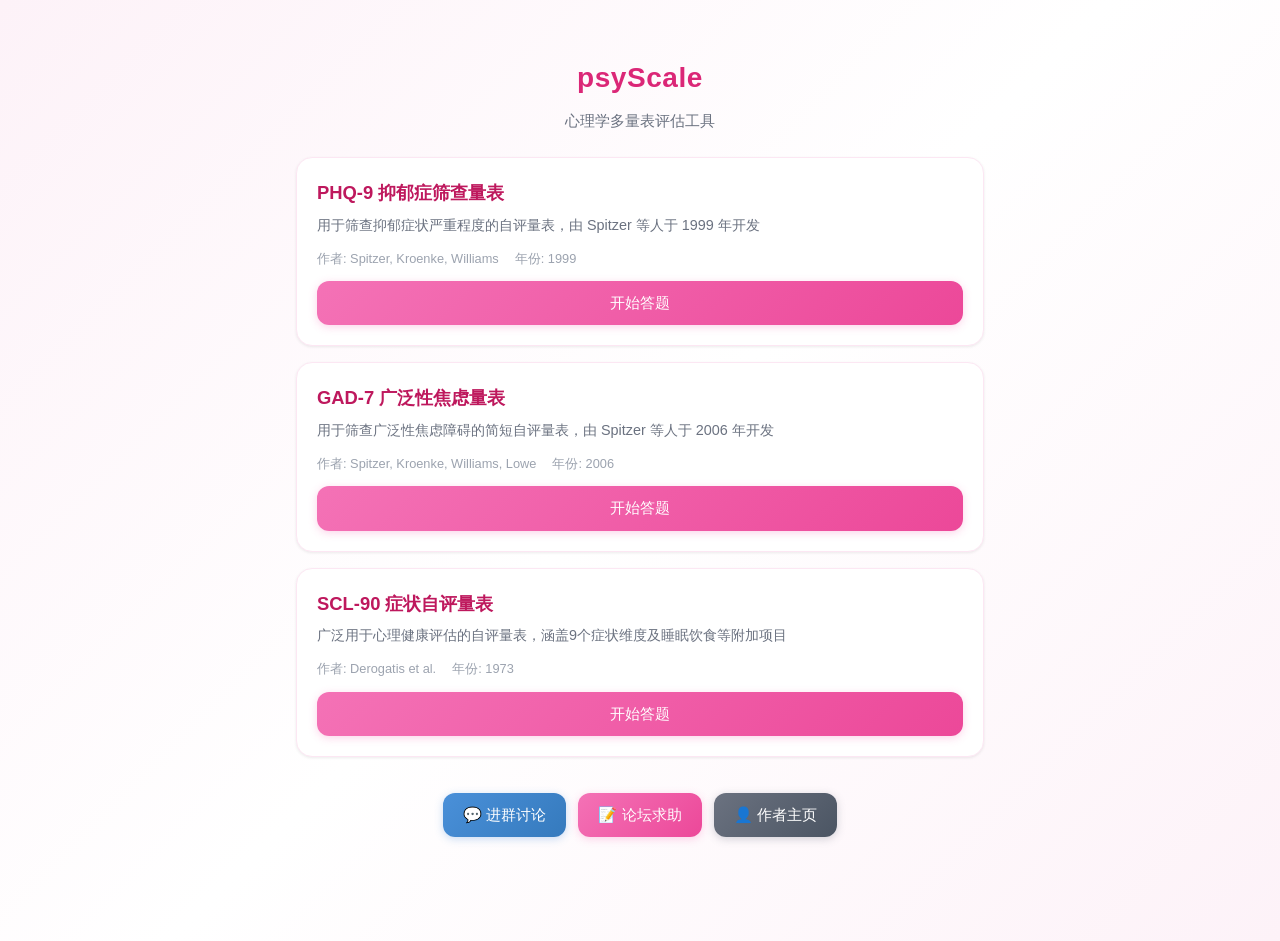
==== index.html @ 7e1c6121 "docs: 添加开源标识、README 和 AGPL-3.0 许可证 - 所有 HTML 页面添加 keywords/description 含"开源"标识 - 新增 README.md: 项目简介、" ====
<!DOCTYPE html>
<html lang="zh-CN">
<head>
  <meta charset="UTF-8">
  <meta name="viewport" content="width=device-width, initial-scale=1.0">
  <meta name="keywords" content="开源,心理量表,心理测评,PHQ-9,GAD-7,SCL-90,免费,开源心理学工具">
  <meta name="description" content="psyScale — 开源的心理学多量表评估工具，支持 PHQ-9、GAD-7、SCL-90 等量表，即开即用，无需后端。">
  <title>psyScale — 开源心理学多量表评估</title>
  <link rel="stylesheet" href="css/style.css?v=4">
</head>
<body>
  <div class="container">
    <div class="page-header">
      <h1> psyScale </h1>
      <p>心理学多量表评估工具</p>
    </div>

    <div id="scale-list">
      <!-- 动态渲染量表卡片 -->
    </div>

    <div id="loading" class="empty-state">
      <div class="empty-state-icon">🌸</div>
      <p>正在加载量表…</p>
    </div>

    <div class="social-links">
      <a href="https://qm.qq.com/q/hxxcsAb5L4" target="_blank" rel="noopener" class="btn btn-social btn-qq">
        💬 进群讨论
      </a>
      <a href="https://bbs.hanguangxingchen.cyou/" target="_blank" rel="noopener" class="btn btn-social btn-bbs">
        📝 论坛求助
      </a>
      <a href="https://hanguangxingchen.top" target="_blank" rel="noopener" class="btn btn-social btn-author">
        👤 作者主页
      </a>
    </div>
  </div>

  <script type="module" src="js/index.js"></script>
</body>
</html>
---- css/style.css ----
/* ===== 变量 ===== */
:root {
  --pink-50: #fdf2f8;
  --pink-100: #fce7f3;
  --pink-200: #fbcfe8;
  --pink-300: #f9a8d4;
  --pink-400: #f472b6;
  --pink-500: #ec4899;
  --pink-600: #db2777;
  --pink-700: #be185d;
  --white: #ffffff;
  --gray-50: #f9fafb;
  --gray-100: #f3f4f6;
  --gray-200: #e5e7eb;
  --gray-400: #9ca3af;
  --gray-500: #6b7280;
  --gray-600: #4b5563;
  --gray-700: #374151;
  --gray-800: #1f2937;
  --green-50: #f0fdf4;
  --green-100: #dcfce7;
  --green-500: #22c55e;
  --green-600: #16a34a;
  --orange-50: #fff7ed;
  --orange-100: #ffedd5;
  --orange-500: #f97316;
  --orange-600: #ea580c;
  --red-50: #fef2f2;
  --red-100: #fee2e2;
  --red-500: #ef4444;
  --red-600: #dc2626;
  --red-700: #b91c1c;
  --radius-sm: 8px;
  --radius-md: 12px;
  --radius-lg: 16px;
  --radius-xl: 24px;
  --shadow-sm: 0 1px 3px rgba(0, 0, 0, 0.08);
  --shadow-md: 0 4px 12px rgba(0, 0, 0, 0.1);
  --shadow-lg: 0 8px 24px rgba(0, 0, 0, 0.12);
  --font-sans: "PingFang SC", "Hiragino Sans GB", "Microsoft YaHei", sans-serif;
}

/* ===== Reset ===== */
*,
*::before,
*::after {
  box-sizing: border-box;
  margin: 0;
  padding: 0;
}

html {
  font-size: 16px;
  -webkit-text-size-adjust: 100%;
}

body {
  font-family: var(--font-sans);
  background: linear-gradient(135deg, var(--pink-50) 0%, var(--white) 50%, var(--pink-50) 100%);
  color: var(--gray-700);
  min-height: 100vh;
  line-height: 1.6;
}

/* ===== 通用布局 ===== */
.container {
  max-width: 720px;
  margin: 0 auto;
  padding: 24px 16px;
}

.page-header {
  text-align: center;
  padding: 32px 16px 24px;
}

.page-header h1 {
  font-size: 1.75rem;
  color: var(--pink-600);
  font-weight: 700;
  letter-spacing: 0.02em;
}

.page-header p {
  margin-top: 8px;
  color: var(--gray-500);
  font-size: 0.95rem;
}

/* ===== 卡片 ===== */
.card {
  background: var(--white);
  border-radius: var(--radius-lg);
  box-shadow: var(--shadow-sm);
  padding: 20px;
  margin-bottom: 16px;
  border: 1px solid var(--pink-100);
  transition: box-shadow 0.2s ease, transform 0.2s ease;
}

.card:hover {
  box-shadow: var(--shadow-md);
  transform: translateY(-2px);
}

.card-title {
  font-size: 1.15rem;
  font-weight: 600;
  color: var(--pink-700);
  margin-bottom: 6px;
}

.card-desc {
  font-size: 0.9rem;
  color: var(--gray-500);
  margin-bottom: 12px;
}

.card-meta {
  display: flex;
  gap: 16px;
  font-size: 0.8rem;
  color: var(--gray-400);
}

.card-meta span {
  display: flex;
  align-items: center;
  gap: 4px;
}

/* ===== 按钮 ===== */
.btn {
  display: inline-flex;
  align-items: center;
  justify-content: center;
  gap: 6px;
  padding: 10px 20px;
  border: none;
  border-radius: var(--radius-md);
  font-size: 0.95rem;
  font-weight: 500;
  cursor: pointer;
  transition: background 0.2s ease, box-shadow 0.2s ease;
  text-decoration: none;
  font-family: var(--font-sans);
}

.btn-primary {
  background: linear-gradient(135deg, var(--pink-400), var(--pink-500));
  color: var(--white);
  box-shadow: 0 2px 8px rgba(244, 114, 182, 0.3);
}

.btn-primary:hover {
  background: linear-gradient(135deg, var(--pink-500), var(--pink-600));
  box-shadow: 0 4px 12px rgba(244, 114, 182, 0.4);
}

.btn-secondary {
  background: var(--pink-50);
  color: var(--pink-600);
  border: 1px solid var(--pink-200);
}

.btn-secondary:hover {
  background: var(--pink-100);
}

.btn-flex {
  flex: 1;
}

.btn-full {
  width: 100%;
}

.btn-mt {
  margin-top: 12px;
}

.btn-mt-lg {
  margin-top: 16px;
}

.text-center {
  text-align: center;
}

.text-right {
  text-align: right;
}

.text-sm {
  font-size: 0.8rem;
}

.text-muted {
  color: var(--gray-400);
}

/* ===== 量表页 ===== */
.scale-instruction {
  background: var(--pink-50);
  border: 1px solid var(--pink-200);
  border-radius: var(--radius-md);
  padding: 16px;
  margin-bottom: 24px;
  font-size: 0.9rem;
  color: var(--gray-600);
  line-height: 1.7;
}

.question-card {
  background: var(--white);
  border-radius: var(--radius-md);
  border: 1px solid var(--pink-100);
  padding: 16px;
  margin-bottom: 16px;
  box-shadow: var(--shadow-sm);
}

.question-text {
  font-size: 1rem;
  font-weight: 500;
  color: var(--gray-800);
  margin-bottom: 12px;
}

.question-index {
  font-size: 0.8rem;
  color: var(--pink-400);
  margin-bottom: 4px;
}

.option-list {
  display: flex;
  flex-direction: column;
  gap: 8px;
}

.option-item {
  display: flex;
  align-items: center;
  gap: 10px;
  padding: 10px 14px;
  border: 1.5px solid var(--gray-200);
  border-radius: var(--radius-sm);
  cursor: pointer;
  transition: border-color 0.15s ease, background 0.15s ease;
  font-size: 0.9rem;
  color: var(--gray-600);
}

.option-item:hover {
  border-color: var(--pink-300);
  background: var(--pink-50);
}

.option-item input[type="radio"] {
  accent-color: var(--pink-500);
  width: 18px;
  height: 18px;
  flex-shrink: 0;
}

.option-item.selected {
  border-color: var(--pink-400);
  background: var(--pink-50);
  color: var(--pink-700);
  font-weight: 500;
}

/* ===== 结果页整体布局 ===== */
.result-overall {
  display: grid;
  grid-template-columns: 1fr 1fr;
  gap: 20px;
  margin-bottom: 20px;
}

.result-overall-info {
  background: var(--white);
  border-radius: var(--radius-lg);
  box-shadow: var(--shadow-md);
  padding: 24px;
}

.result-overall-radar {
  background: var(--white);
  border-radius: var(--radius-lg);
  box-shadow: var(--shadow-md);
  padding: 16px;
  display: flex;
  align-items: center;
  justify-content: center;
}

#radar-container {
  width: 100%;
  max-width: 320px;
}

/* ===== 雷达图 ===== */
.radar-svg {
  width: 100%;
  height: auto;
  display: block;
}

.radar-label {
  transition: font-size 0.15s ease;
}

.radar-score {
  transition: font-size 0.15s ease;
}

.radar-dot {
  transition: r 0.15s ease;
}

.radar-polygon {
  transition: stroke-width 0.15s ease, fill-opacity 0.15s ease;
}

/* ===== 结果页 ===== */
.result-card {
  background: var(--white);
  border-radius: var(--radius-lg);
  box-shadow: var(--shadow-md);
  padding: 24px;
  text-align: center;
  margin-bottom: 20px;
}

.result-score {
  font-size: 2.5rem;
  font-weight: 700;
  margin: 12px 0 4px;
}

.result-meta {
  display: flex;
  justify-content: center;
  gap: 24px;
  margin: 12px 0;
}

.meta-item {
  display: flex;
  flex-direction: column;
  align-items: center;
}

.meta-label {
  font-size: 0.75rem;
  color: var(--gray-400);
  margin-bottom: 2px;
}

.meta-value {
  font-size: 1.25rem;
  font-weight: 600;
  color: var(--gray-700);
}

.result-label {
  font-size: 0.85rem;
  color: var(--gray-400);
}

.result-level {
  display: inline-block;
  padding: 6px 16px;
  border-radius: 999px;
  font-size: 0.9rem;
  font-weight: 600;
  margin: 12px 0;
}

.result-advice {
  text-align: left;
  background: var(--pink-50);
  border-radius: var(--radius-md);
  padding: 14px;
  font-size: 0.9rem;
  color: var(--gray-600);
  line-height: 1.7;
  margin-top: 16px;
}

/* 多维度结果表格 */
.dimension-table {
  width: 100%;
  border-collapse: collapse;
  margin-top: 16px;
  font-size: 0.9rem;
}

.dimension-table th,
.dimension-table td {
  padding: 10px 12px;
  text-align: left;
  border-bottom: 1px solid var(--gray-100);
}

.dimension-table th {
  color: var(--pink-600);
  font-weight: 600;
  background: var(--pink-50);
}

.dimension-table td:last-child {
  text-align: right;
}

.level-badge {
  display: inline-block;
  padding: 2px 10px;
  border-radius: 999px;
  font-size: 0.8rem;
  font-weight: 500;
  color: var(--white);
}

/* ===== 进度指示器 ===== */
.progress-bar {
  height: 4px;
  background: var(--pink-100);
  border-radius: 999px;
  margin-bottom: 20px;
  overflow: hidden;
}

.progress-bar-fill {
  height: 100%;
  background: linear-gradient(90deg, var(--pink-400), var(--pink-500));
  border-radius: 999px;
  transition: width 0.3s ease;
}

.progress-text {
  font-size: 0.8rem;
  color: var(--gray-400);
  text-align: center;
  margin-bottom: 8px;
}

/* ===== 底部操作栏 ===== */
.action-bar {
  position: sticky;
  bottom: 0;
  background: var(--white);
  border-top: 1px solid var(--pink-100);
  padding: 12px 16px;
  display: flex;
  gap: 12px;
  box-shadow: 0 -2px 8px rgba(0, 0, 0, 0.04);
  z-index: 10;
}

.action-bar .btn {
  flex: 1;
}

/* ===== 返回链接 ===== */
.back-link {
  display: inline-flex;
  align-items: center;
  gap: 4px;
  color: var(--pink-500);
  text-decoration: none;
  font-size: 0.9rem;
  margin-bottom: 16px;
}

.back-link:hover {
  color: var(--pink-600);
}

/* ===== 空状态 ===== */
.empty-state {
  text-align: center;
  padding: 48px 16px;
  color: var(--gray-400);
}

.empty-state-icon {
  font-size: 3rem;
  margin-bottom: 12px;
}

/* ===== 响应式 ===== */
@media (max-width: 480px) {
  .container {
    padding: 16px 12px;
  }

  .page-header {
    padding: 24px 12px 16px;
  }

  .page-header h1 {
    font-size: 1.5rem;
  }

  .card {
    padding: 16px;
  }

  .result-score {
    font-size: 2rem;
  }

  .option-item {
    padding: 8px 10px;
    font-size: 0.85rem;
  }

  .action-bar {
    padding: 10px 12px;
  }

  .dimension-table {
    font-size: 0.8rem;
  }

  .dimension-table th,
  .dimension-table td {
    padding: 8px 6px;
  }

  .result-overall {
    grid-template-columns: 1fr;
  }

  #radar-container {
    max-width: 260px;
  }
}

/* ===== 动画 ===== */
@keyframes fadeIn {
  from {
    opacity: 0;
    transform: translateY(8px);
  }
  to {
    opacity: 1;
    transform: translateY(0);
  }
}

.fade-in {
  animation: fadeIn 0.3s ease forwards;
}

/* ===== 打印 ===== */
@media print {
  body {
    background: white;
  }

  .action-bar,
  .back-link {
    display: none;
  }

  .card,
  .question-card {
    box-shadow: none;
    border: 1px solid #ddd;
  }
}

/* ===== 下载按钮 ===== */
#btn-download {
  background: var(--green-50);
  border-top: 1px solid var(--green-100);
  transition: background 0.2s ease;
  user-select: none;
}

#btn-download:hover {
  background: var(--green-100);
}

#btn-download span {
  font-size: 0.95rem;
  font-weight: 500;
  color: var(--green-600);
}

/* ===== 社交链接 ===== */
.social-links {
  display: flex;
  justify-content: center;
  gap: 12px;
  padding: 20px 16px;
  padding-bottom: 80px;
  flex-wrap: wrap;
}

.btn-social {
  padding: 10px 20px;
  border-radius: var(--radius-md);
  text-decoration: none;
  font-size: 0.95rem;
  font-weight: 500;
  display: inline-flex;
  align-items: center;
  justify-content: center;
  gap: 6px;
  cursor: pointer;
  transition: background 0.2s ease, box-shadow 0.2s ease, transform 0.2s ease;
}

.btn-social:active {
  transform: scale(0.97);
}

.btn-qq {
  background: linear-gradient(135deg, #4a90d9, #357abd);
  color: var(--white);
  box-shadow: 0 2px 8px rgba(74, 144, 217, 0.3);
}

.btn-qq:hover {
  background: linear-gradient(135deg, #357abd, #2868a8);
  box-shadow: 0 4px 12px rgba(74, 144, 217, 0.4);
  transform: translateY(-2px);
}

.btn-bbs {
  background: linear-gradient(135deg, var(--pink-400), var(--pink-500));
  color: var(--white);
  box-shadow: 0 2px 8px rgba(244, 114, 182, 0.3);
}

.btn-bbs:hover {
  background: linear-gradient(135deg, var(--pink-500), var(--pink-600));
  box-shadow: 0 4px 12px rgba(244, 114, 182, 0.4);
  transform: translateY(-2px);
}

.btn-author {
  background: linear-gradient(135deg, var(--gray-500), var(--gray-600));
  color: var(--white);
  box-shadow: 0 2px 8px rgba(107, 114, 128, 0.3);
}

.btn-author:hover {
  background: linear-gradient(135deg, var(--gray-600), var(--gray-700));
  box-shadow: 0 4px 12px rgba(107, 114, 128, 0.4);
  transform: translateY(-2px);
}

@media (max-width: 480px) {
  .social-links {
    gap: 8px;
    padding: 16px 8px;
  }

  .btn-social {
    font-size: 0.85rem;
    padding: 8px 16px;
  }
}
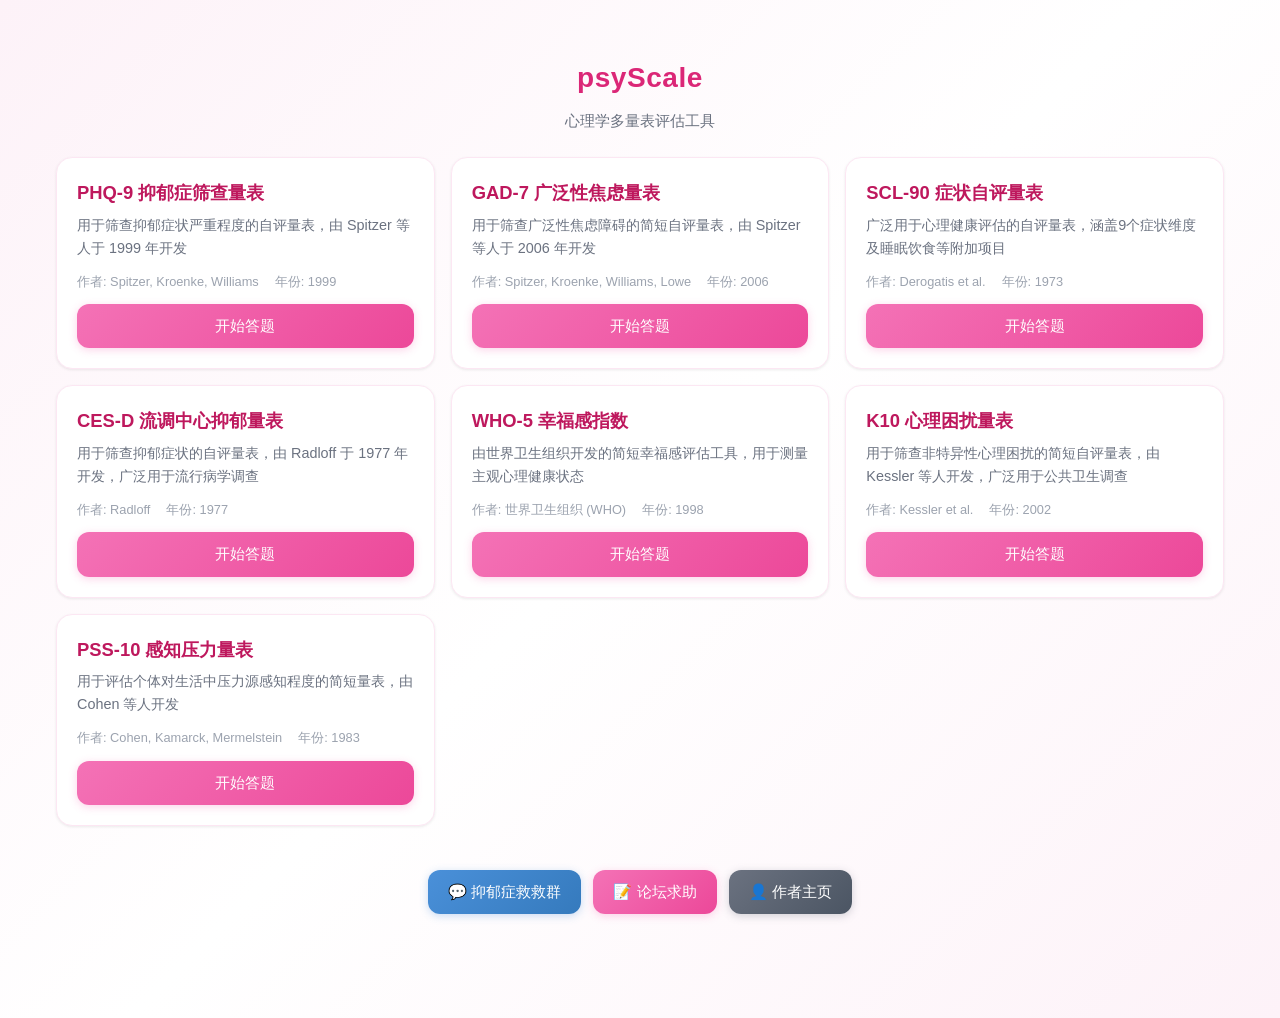
==== commit 533d9083: "docs: 更新 README 和 THINKING，补充新量表与社会链接文案 - README.md: 量表表格新增 CES-D、WHO-5、K10、PSS-10，功能列表补充雷达图标注和报告下载 " ====
--- a/index.html
+++ b/index.html
@@ -26,7 +26,7 @@
 
     <div class="social-links">
       <a href="https://qm.qq.com/q/hxxcsAb5L4" target="_blank" rel="noopener" class="btn btn-social btn-qq">
-        💬 进群讨论
+        💬 抑郁症救救群
       </a>
       <a href="https://bbs.hanguangxingchen.cyou/" target="_blank" rel="noopener" class="btn btn-social btn-bbs">
         📝 论坛求助
--- a/css/style.css
+++ b/css/style.css
@@ -64,7 +64,7 @@
 
 /* ===== 通用布局 ===== */
 .container {
-  max-width: 720px;
+  max-width: 1200px;
   margin: 0 auto;
   padding: 24px 16px;
 }
@@ -93,7 +93,6 @@
   border-radius: var(--radius-lg);
   box-shadow: var(--shadow-sm);
   padding: 20px;
-  margin-bottom: 16px;
   border: 1px solid var(--pink-100);
   transition: box-shadow 0.2s ease, transform 0.2s ease;
 }
@@ -211,6 +210,14 @@
   line-height: 1.7;
 }
 
+/* 量表卡片网格 */
+#scale-list {
+  display: grid;
+  grid-template-columns: repeat(auto-fill, minmax(300px, 1fr));
+  gap: 16px;
+  margin-bottom: 24px;
+}
+
 .question-card {
   background: var(--white);
   border-radius: var(--radius-md);
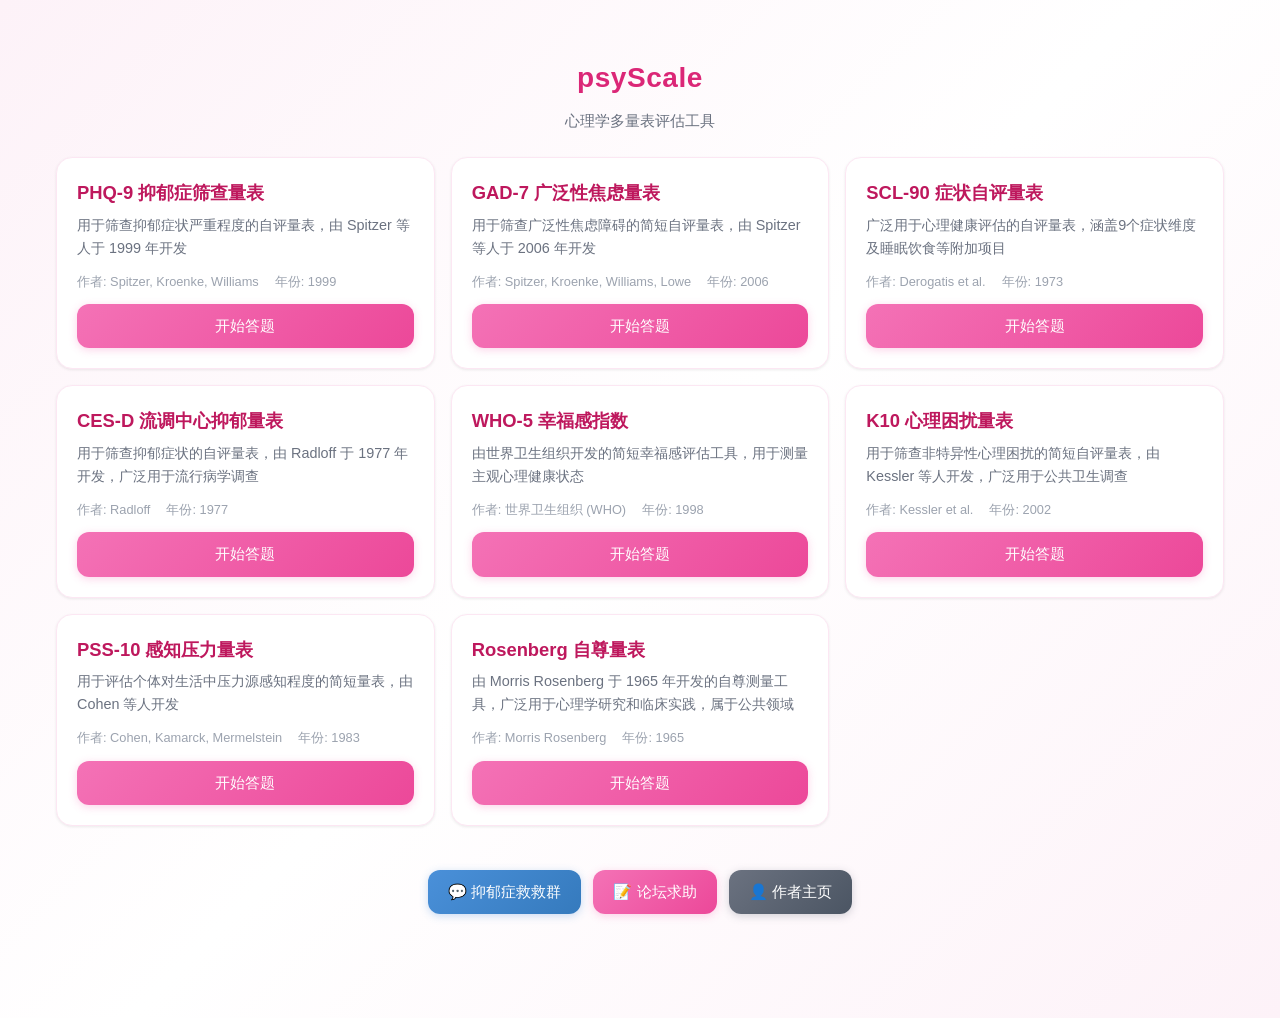
==== commit adf05118: "feat: IndexedDB 自动存档与结果持久化 - 新增 db.js 封装 IndexedDB 操作（含 sessionStorage 降级） - 答题实时保存草稿，支持刷新后恢复 - 计分结果" ====
--- a/index.html
+++ b/index.html
@@ -6,7 +6,7 @@
   <meta name="keywords" content="开源,心理量表,心理测评,PHQ-9,GAD-7,SCL-90,免费,开源心理学工具">
   <meta name="description" content="psyScale — 开源的心理学多量表评估工具，支持 PHQ-9、GAD-7、SCL-90 等量表，即开即用，无需后端。">
   <title>psyScale — 开源心理学多量表评估</title>
-  <link rel="stylesheet" href="css/style.css?v=4">
+  <link rel="stylesheet" href="css/style.css?v=7">
 </head>
 <body>
   <div class="container">
@@ -37,6 +37,19 @@
     </div>
   </div>
 
-  <script type="module" src="js/index.js"></script>
+  <dialog id="resume-dialog" class="resume-dialog">
+    <div class="resume-dialog-content">
+      <div class="resume-dialog-icon">📝</div>
+      <p class="resume-dialog-title">你有一个未完成的量表</p>
+      <p class="resume-dialog-desc"><strong id="resume-scale-title"></strong></p>
+      <p class="resume-dialog-time" id="resume-time"></p>
+      <div class="resume-dialog-actions">
+        <button id="btn-abandon" class="btn btn-secondary">放弃</button>
+        <button id="btn-resume" class="btn btn-primary">继续答题</button>
+      </div>
+    </div>
+  </dialog>
+
+  <script type="module" src="js/index.js?v=7"></script>
 </body>
 </html>
--- a/css/style.css
+++ b/css/style.css
@@ -674,3 +674,55 @@
     padding: 8px 16px;
   }
 }
+
+/* ===== 恢复答题弹窗 ===== */
+.resume-dialog {
+  border: none;
+  border-radius: var(--radius-lg);
+  box-shadow: var(--shadow-lg);
+  padding: 0;
+  max-width: 360px;
+  width: 90%;
+}
+
+.resume-dialog::backdrop {
+  background: rgba(0, 0, 0, 0.4);
+}
+
+.resume-dialog-content {
+  padding: 28px 24px 24px;
+  text-align: center;
+}
+
+.resume-dialog-icon {
+  font-size: 2.5rem;
+  margin-bottom: 12px;
+}
+
+.resume-dialog-title {
+  font-size: 1.1rem;
+  font-weight: 600;
+  color: var(--gray-800);
+  margin-bottom: 8px;
+}
+
+.resume-dialog-desc {
+  font-size: 0.95rem;
+  color: var(--pink-600);
+  margin-bottom: 4px;
+}
+
+.resume-dialog-time {
+  font-size: 0.8rem;
+  color: var(--gray-400);
+  margin-bottom: 20px;
+}
+
+.resume-dialog-actions {
+  display: flex;
+  gap: 12px;
+}
+
+.resume-dialog-actions .btn {
+  flex: 1;
+}
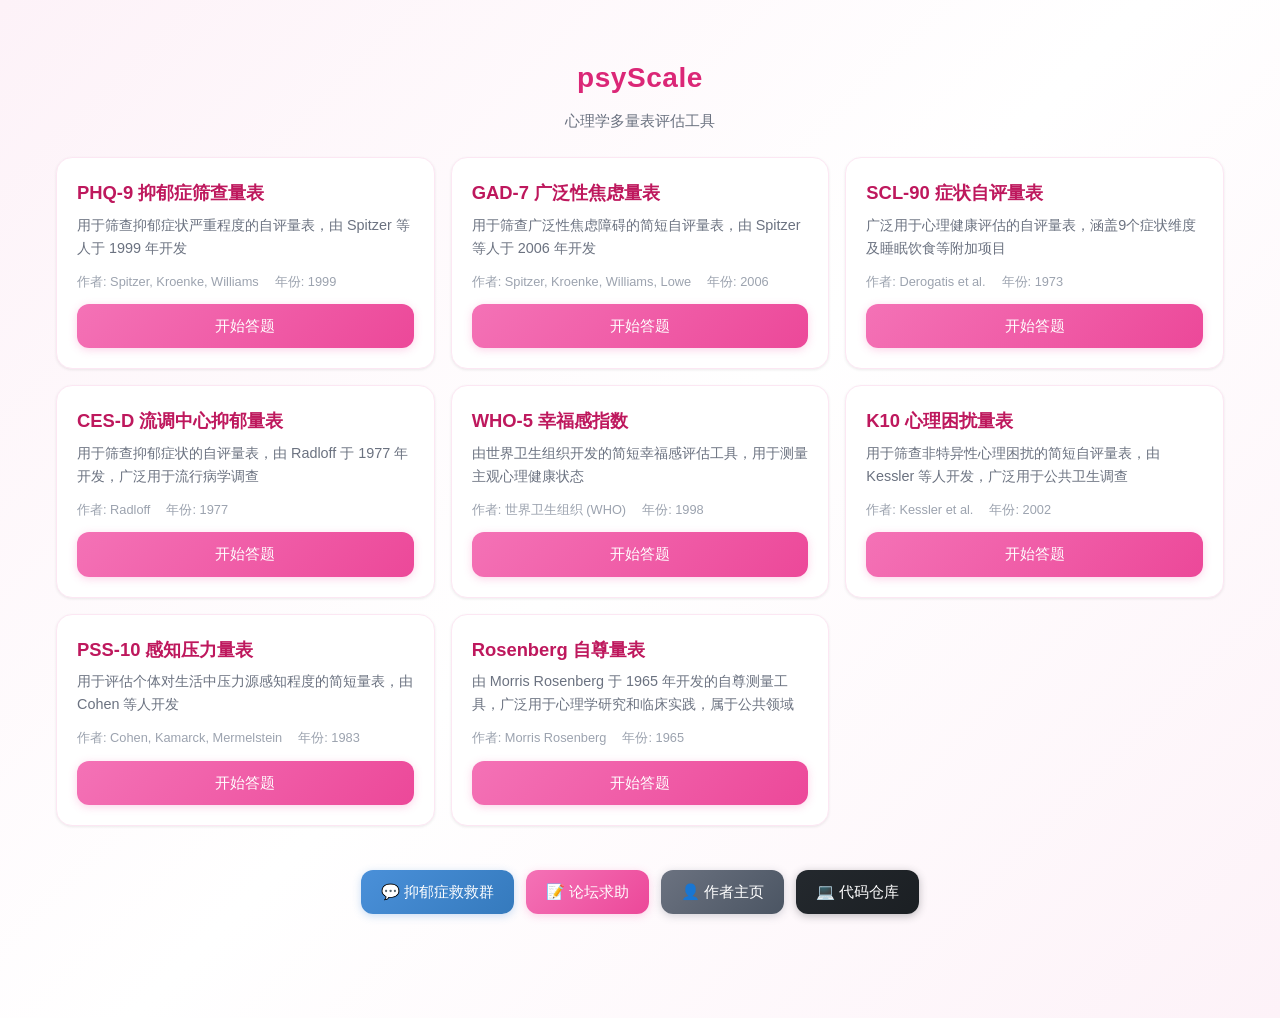
==== commit 49082fc8: "feat: 底部添加 GitHub 代码仓库链接" ====
--- a/index.html
+++ b/index.html
@@ -6,7 +6,7 @@
   <meta name="keywords" content="开源,心理量表,心理测评,PHQ-9,GAD-7,SCL-90,免费,开源心理学工具">
   <meta name="description" content="psyScale — 开源的心理学多量表评估工具，支持 PHQ-9、GAD-7、SCL-90 等量表，即开即用，无需后端。">
   <title>psyScale — 开源心理学多量表评估</title>
-  <link rel="stylesheet" href="css/style.css?v=7">
+  <link rel="stylesheet" href="css/style.css?v=8">
 </head>
 <body>
   <div class="container">
@@ -34,6 +34,9 @@
       <a href="https://hanguangxingchen.top" target="_blank" rel="noopener" class="btn btn-social btn-author">
         👤 作者主页
       </a>
+      <a href="https://github.com/hanguang-xingchen/psyScale" target="_blank" rel="noopener" class="btn btn-social btn-github">
+        💻 代码仓库
+      </a>
     </div>
   </div>
 
--- a/css/style.css
+++ b/css/style.css
@@ -663,6 +663,18 @@
   transform: translateY(-2px);
 }
 
+.btn-github {
+  background: linear-gradient(135deg, #24292e, #1b1f23);
+  color: var(--white);
+  box-shadow: 0 2px 8px rgba(36, 41, 46, 0.3);
+}
+
+.btn-github:hover {
+  background: linear-gradient(135deg, #1b1f23, #0d1117);
+  box-shadow: 0 4px 12px rgba(36, 41, 46, 0.4);
+  transform: translateY(-2px);
+}
+
 @media (max-width: 480px) {
   .social-links {
     gap: 8px;
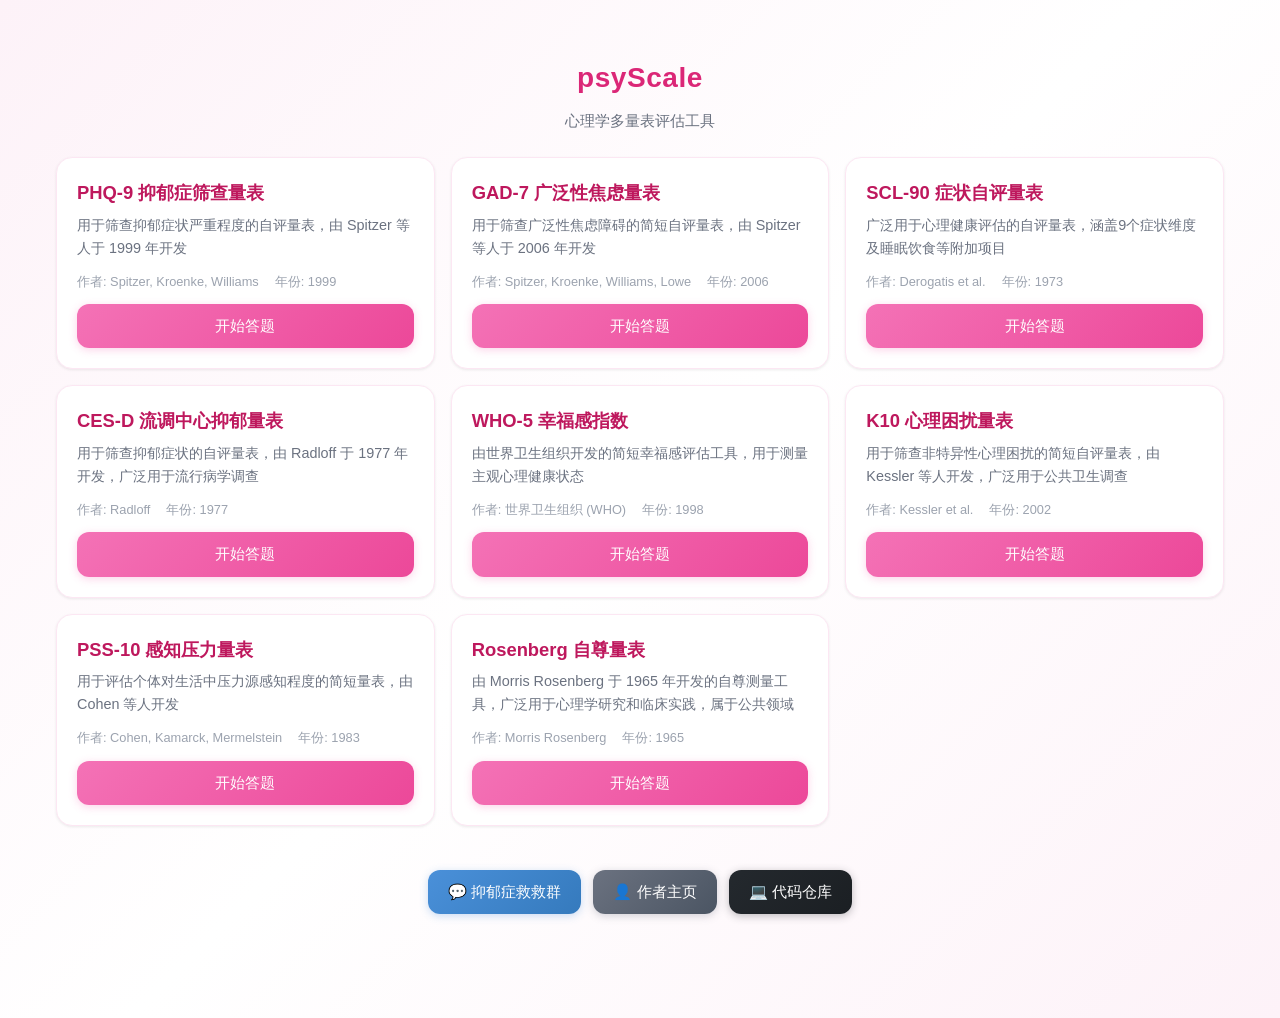
==== commit 9133de58: "chore: 移除论坛求助按钮及样式" ====
--- a/index.html
+++ b/index.html
@@ -28,9 +28,6 @@
       <a href="https://qm.qq.com/q/hxxcsAb5L4" target="_blank" rel="noopener" class="btn btn-social btn-qq">
         💬 抑郁症救救群
       </a>
-      <a href="https://bbs.hanguangxingchen.cyou/" target="_blank" rel="noopener" class="btn btn-social btn-bbs">
-        📝 论坛求助
-      </a>
       <a href="https://hanguangxingchen.top" target="_blank" rel="noopener" class="btn btn-social btn-author">
         👤 作者主页
       </a>
--- a/css/style.css
+++ b/css/style.css
@@ -306,6 +306,7 @@
 #radar-container {
   width: 100%;
   max-width: 320px;
+  position: relative;
 }
 
 /* ===== 雷达图 ===== */
@@ -319,16 +320,41 @@
   transition: font-size 0.15s ease;
 }
 
-.radar-score {
-  transition: font-size 0.15s ease;
-}
-
 .radar-dot {
   transition: r 0.15s ease;
 }
 
 .radar-polygon {
   transition: stroke-width 0.15s ease, fill-opacity 0.15s ease;
+}
+
+.radar-tooltip {
+  position: absolute;
+  pointer-events: none;
+  background: var(--white);
+  border-radius: var(--radius-sm);
+  box-shadow: var(--shadow-md);
+  padding: 8px 12px;
+  z-index: 20;
+  white-space: nowrap;
+}
+
+.radar-tooltip-dim {
+  font-size: 0.85rem;
+  font-weight: 600;
+  color: var(--gray-800);
+}
+
+.radar-tooltip-score {
+  font-size: 0.8rem;
+  color: var(--gray-500);
+  margin-top: 2px;
+}
+
+.radar-tooltip-level {
+  font-size: 0.8rem;
+  font-weight: 600;
+  margin-top: 2px;
 }
 
 /* ===== 结果页 ===== */
@@ -639,18 +665,6 @@
   transform: translateY(-2px);
 }
 
-.btn-bbs {
-  background: linear-gradient(135deg, var(--pink-400), var(--pink-500));
-  color: var(--white);
-  box-shadow: 0 2px 8px rgba(244, 114, 182, 0.3);
-}
-
-.btn-bbs:hover {
-  background: linear-gradient(135deg, var(--pink-500), var(--pink-600));
-  box-shadow: 0 4px 12px rgba(244, 114, 182, 0.4);
-  transform: translateY(-2px);
-}
-
 .btn-author {
   background: linear-gradient(135deg, var(--gray-500), var(--gray-600));
   color: var(--white);
@@ -684,6 +698,172 @@
   .btn-social {
     font-size: 0.85rem;
     padding: 8px 16px;
+  }
+}
+
+/* ===== 答题卡（桌面端右侧折叠面板） ===== */
+:root {
+  --answer-sheet-w: 330px;
+}
+
+.answer-sheet {
+  position: fixed;
+  top: 50%;
+  right: 0;
+  transform: translateY(-50%);
+  z-index: 100;
+  display: flex;
+  align-items: center;
+  transition: right 0.3s ease;
+}
+
+.answer-sheet.collapsed {
+  right: calc(-1 * var(--answer-sheet-w));
+}
+
+.answer-sheet-toggle {
+  width: 28px;
+  height: 56px;
+  border: none;
+  border-radius: 8px 0 0 8px;
+  background: var(--white);
+  color: var(--pink-400);
+  font-size: 14px;
+  cursor: pointer;
+  box-shadow: -2px 0 8px rgba(0, 0, 0, 0.08);
+  display: flex;
+  align-items: center;
+  justify-content: center;
+  flex-shrink: 0;
+  transition: color 0.15s ease, background 0.15s ease;
+}
+
+.answer-sheet-toggle:hover {
+  background: var(--pink-50);
+  color: var(--pink-600);
+}
+
+.answer-sheet-body {
+  background: var(--white);
+  border-radius: 12px 0 0 12px;
+  box-shadow: -2px 0 12px rgba(0, 0, 0, 0.1);
+  padding: 18px 16px;
+  width: var(--answer-sheet-w);
+}
+
+.answer-sheet-header {
+  font-size: 0.9rem;
+  font-weight: 600;
+  color: var(--gray-700);
+  margin-bottom: 12px;
+  text-align: center;
+}
+
+.answer-sheet-grid {
+  display: grid;
+  grid-template-columns: repeat(10, 1fr);
+  gap: 6px;
+}
+
+.answer-sheet-item {
+  width: 100%;
+  aspect-ratio: 1;
+  border-radius: 50%;
+  font-size: 0.8rem;
+  font-weight: 500;
+  display: flex;
+  align-items: center;
+  justify-content: center;
+  border: 2px solid transparent;
+  cursor: default;
+  transition: background 0.15s ease, border-color 0.15s ease;
+  background: var(--gray-100);
+  color: var(--gray-400);
+}
+
+.answer-sheet-item.answered {
+  background: var(--green-100);
+  color: var(--green-600);
+  border-color: var(--green-500);
+  cursor: pointer;
+}
+
+.answer-sheet-item.answered:hover {
+  background: var(--green-50);
+}
+
+.answer-sheet-item.current {
+  border-color: var(--pink-400);
+  background: var(--pink-100);
+  color: var(--pink-600);
+  font-weight: 700;
+}
+
+.answer-sheet-item.current.answered {
+  border-color: var(--pink-400);
+  background: var(--pink-100);
+  color: var(--pink-600);
+}
+
+.answer-sheet-legend {
+  display: flex;
+  justify-content: center;
+  gap: 12px;
+  margin-top: 12px;
+  font-size: 0.75rem;
+  color: var(--gray-500);
+}
+
+.legend-dot {
+  display: inline-block;
+  width: 11px;
+  height: 11px;
+  border-radius: 50%;
+  vertical-align: middle;
+  margin-right: 3px;
+}
+
+.dot-answered {
+  background: var(--green-100);
+  border: 1.5px solid var(--green-500);
+}
+
+.dot-current {
+  background: var(--pink-100);
+  border: 1.5px solid var(--pink-400);
+}
+
+.dot-empty {
+  background: var(--gray-100);
+  border: 1.5px solid var(--gray-200);
+}
+
+/* 大屏幕再加宽 */
+@media (min-width: 1024px) {
+  :root {
+    --answer-sheet-w: 420px;
+  }
+  .answer-sheet-item {
+    font-size: 0.9rem;
+  }
+  .answer-sheet-grid {
+    gap: 7px;
+  }
+  .answer-sheet-body {
+    padding: 22px 20px;
+  }
+  .answer-sheet-header {
+    font-size: 1rem;
+  }
+  .answer-sheet-toggle {
+    height: 60px;
+  }
+}
+
+/* 移动端隐藏答题卡 */
+@media (max-width: 480px) {
+  .answer-sheet {
+    display: none;
   }
 }
 
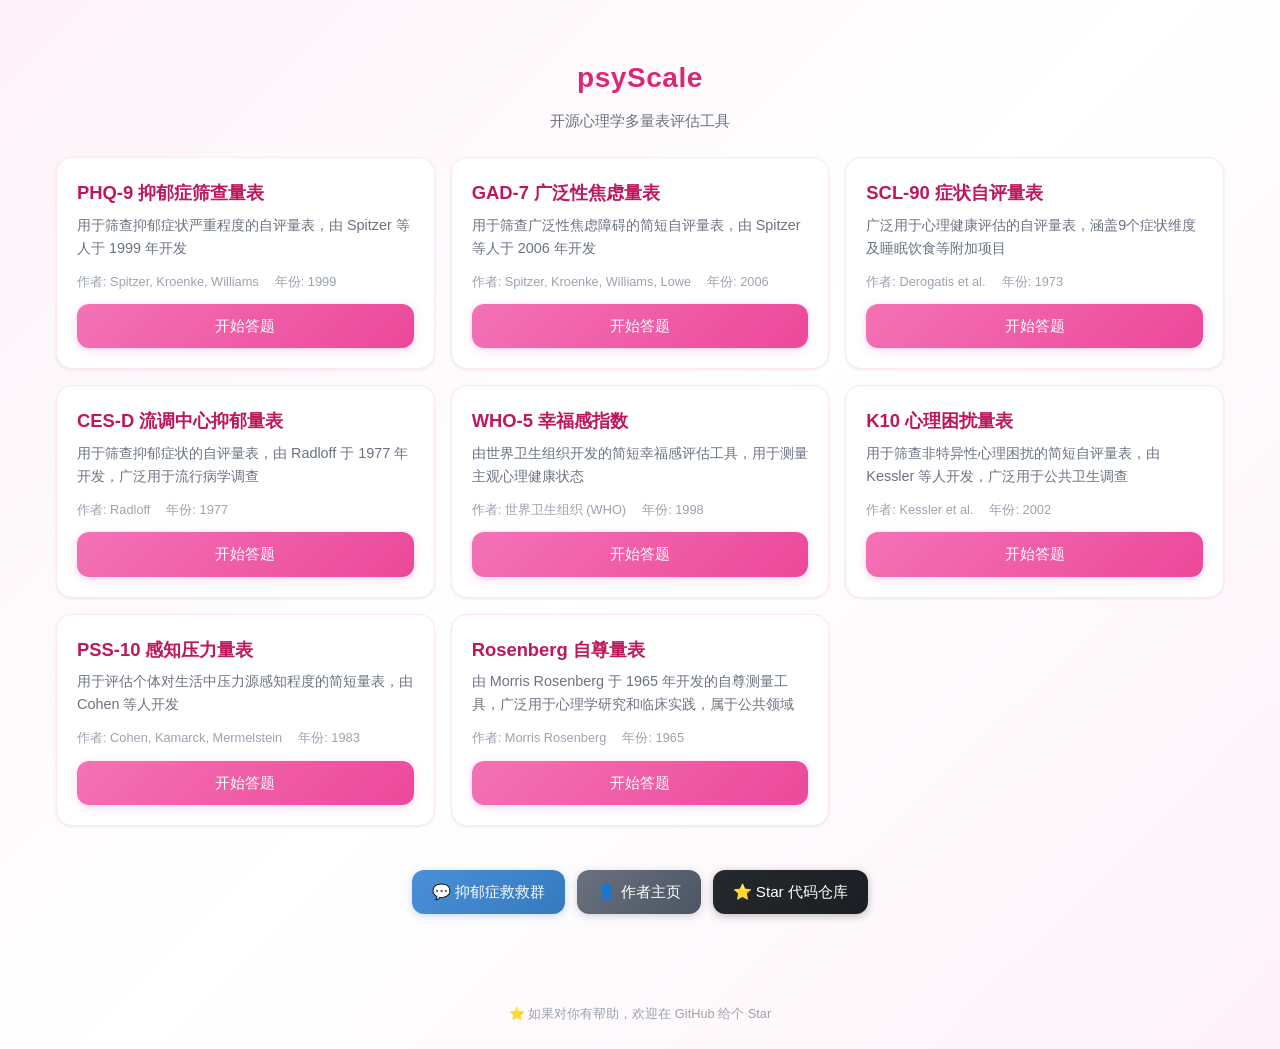
==== commit 00768f50: "chore: GitHub 按钮改为 Star 引导 + 底部添加小字提示" ====
--- a/index.html
+++ b/index.html
@@ -6,13 +6,13 @@
   <meta name="keywords" content="开源,心理量表,心理测评,PHQ-9,GAD-7,SCL-90,免费,开源心理学工具">
   <meta name="description" content="psyScale — 开源的心理学多量表评估工具，支持 PHQ-9、GAD-7、SCL-90 等量表，即开即用，无需后端。">
   <title>psyScale — 开源心理学多量表评估</title>
-  <link rel="stylesheet" href="css/style.css?v=8">
+  <link rel="stylesheet" href="css/style.css?v=10">
 </head>
 <body>
   <div class="container">
     <div class="page-header">
       <h1> psyScale </h1>
-      <p>心理学多量表评估工具</p>
+      <p>开源心理学多量表评估工具</p>
     </div>
 
     <div id="scale-list">
@@ -32,9 +32,10 @@
         👤 作者主页
       </a>
       <a href="https://github.com/hanguang-xingchen/psyScale" target="_blank" rel="noopener" class="btn btn-social btn-github">
-        💻 代码仓库
+        ⭐ Star 代码仓库
       </a>
     </div>
+    <div class="star-prompt">⭐ 如果对你有帮助，欢迎在 GitHub 给个 Star</div>
   </div>
 
   <dialog id="resume-dialog" class="resume-dialog">
@@ -50,6 +51,6 @@
     </div>
   </dialog>
 
-  <script type="module" src="js/index.js?v=7"></script>
+  <script type="module" src="js/index.js?v=8"></script>
 </body>
 </html>
--- a/css/style.css
+++ b/css/style.css
@@ -357,6 +357,94 @@
   margin-top: 2px;
 }
 
+/* ===== 测评须知页 ===== */
+.notice-status {
+  display: flex;
+  align-items: center;
+  gap: 8px;
+  padding: 12px 16px;
+  border-radius: var(--radius-md);
+  font-size: 0.85rem;
+  margin-bottom: 20px;
+}
+
+.notice-status-ok {
+  background: var(--green-50);
+  color: var(--green-600);
+}
+
+.notice-status-warn {
+  background: var(--red-50);
+  color: var(--red-600);
+}
+
+.notice-status-icon {
+  font-size: 1.1rem;
+  font-weight: 700;
+  flex-shrink: 0;
+}
+
+.notice-browser {
+  display: flex;
+  align-items: center;
+  gap: 6px;
+  padding: 8px 16px;
+  margin-bottom: 16px;
+  font-size: 0.8rem;
+  color: var(--gray-500);
+  background: var(--gray-50);
+  border-radius: var(--radius-sm);
+}
+
+.browser-info-icon {
+  font-size: 0.9rem;
+}
+
+.browser-warn {
+  color: var(--orange-500);
+  font-weight: 500;
+}
+
+.notice-body {
+  background: var(--white);
+  border-radius: var(--radius-lg);
+  box-shadow: var(--shadow-sm);
+  border: 1px solid var(--pink-100);
+  padding: 24px;
+}
+
+.notice-section {
+  margin-bottom: 20px;
+}
+
+.notice-section:last-child {
+  margin-bottom: 0;
+}
+
+.notice-subtitle {
+  font-size: 0.95rem;
+  font-weight: 600;
+  color: var(--pink-600);
+  margin-bottom: 8px;
+  padding-left: 10px;
+  border-left: 3px solid var(--pink-400);
+}
+
+.notice-desc {
+  font-size: 0.9rem;
+  color: var(--gray-600);
+  line-height: 1.8;
+  margin-bottom: 8px;
+}
+
+.notice-desc:last-child {
+  margin-bottom: 0;
+}
+
+.notice-desc strong {
+  color: var(--gray-800);
+}
+
 /* ===== 结果页 ===== */
 .result-card {
   background: var(--white);
@@ -687,6 +775,14 @@
   background: linear-gradient(135deg, #1b1f23, #0d1117);
   box-shadow: 0 4px 12px rgba(36, 41, 46, 0.4);
   transform: translateY(-2px);
+}
+
+.star-prompt {
+  text-align: center;
+  font-size: 0.8rem;
+  color: var(--gray-400);
+  padding: 10px 16px 0;
+  line-height: 1.6;
 }
 
 @media (max-width: 480px) {
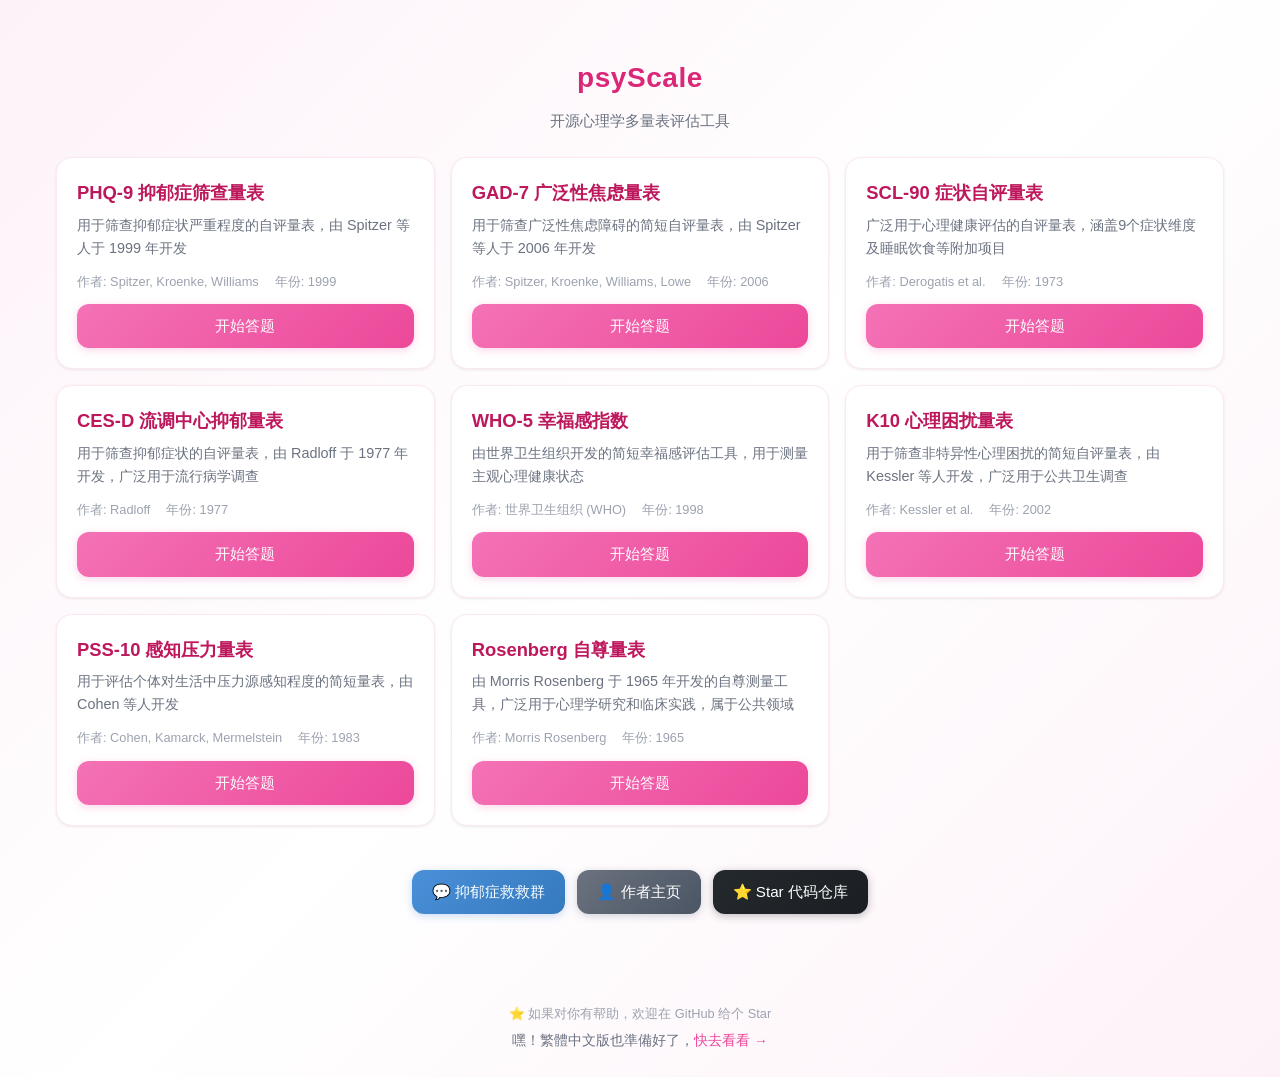
==== commit 9e2f2c34: "feat: 新增繁体中文 (zh-TW) 多语言支援 + JS 文案国际化 - 新增 zh-TW/ 子路由，包含独立 HTML 和 scales/ 数据 - 新增 js/i18n.js，路径感知自动切" ====
--- a/index.html
+++ b/index.html
@@ -36,6 +36,7 @@
       </a>
     </div>
     <div class="star-prompt">⭐ 如果对你有帮助，欢迎在 GitHub 给个 Star</div>
+    <div class="star-prompt locale-prompt">嘿！繁體中文版也準備好了，<a href="zh-TW/index.html" class="locale-link">快去看看 →</a></div>
   </div>
 
   <dialog id="resume-dialog" class="resume-dialog">
--- a/css/style.css
+++ b/css/style.css
@@ -600,6 +600,51 @@
   color: var(--pink-600);
 }
 
+/* ===== 下载下拉菜单 ===== */
+.download-area {
+  position: relative;
+  display: flex;
+  justify-content: center;
+  margin: 16px 0;
+}
+
+.download-menu {
+  display: none;
+  position: absolute;
+  top: calc(100% + 4px);
+  left: 50%;
+  transform: translateX(-50%);
+  background: var(--white);
+  border-radius: var(--radius-md);
+  box-shadow: var(--shadow-lg);
+  border: 1px solid var(--pink-100);
+  overflow: hidden;
+  z-index: 50;
+  min-width: 220px;
+}
+
+.download-menu.show {
+  display: block;
+}
+
+.download-option {
+  padding: 12px 18px;
+  font-size: 0.9rem;
+  color: var(--gray-700);
+  cursor: pointer;
+  transition: background 0.12s ease;
+  white-space: nowrap;
+}
+
+.download-option:hover {
+  background: var(--pink-50);
+  color: var(--pink-600);
+}
+
+.download-option:not(:last-child) {
+  border-bottom: 1px solid var(--gray-100);
+}
+
 /* ===== 空状态 ===== */
 .empty-state {
   text-align: center;
@@ -795,6 +840,33 @@
     font-size: 0.85rem;
     padding: 8px 16px;
   }
+}
+
+/* ===== 语言引导 ===== */
+.locale-prompt {
+  text-align: center;
+  font-size: 0.85rem;
+  color: var(--gray-500);
+  padding: 4px 16px 0;
+  line-height: 1.8;
+}
+
+.locale-link {
+  color: var(--pink-500);
+  text-decoration: none;
+  font-weight: 500;
+  transition: color 0.15s ease;
+}
+
+.locale-link:hover {
+  color: var(--pink-600);
+  text-decoration: underline;
+}
+
+.locale-hint {
+  font-size: 0.75rem;
+  color: var(--gray-400);
+  margin-top: 4px;
 }
 
 /* ===== 答题卡（桌面端右侧折叠面板） ===== */
